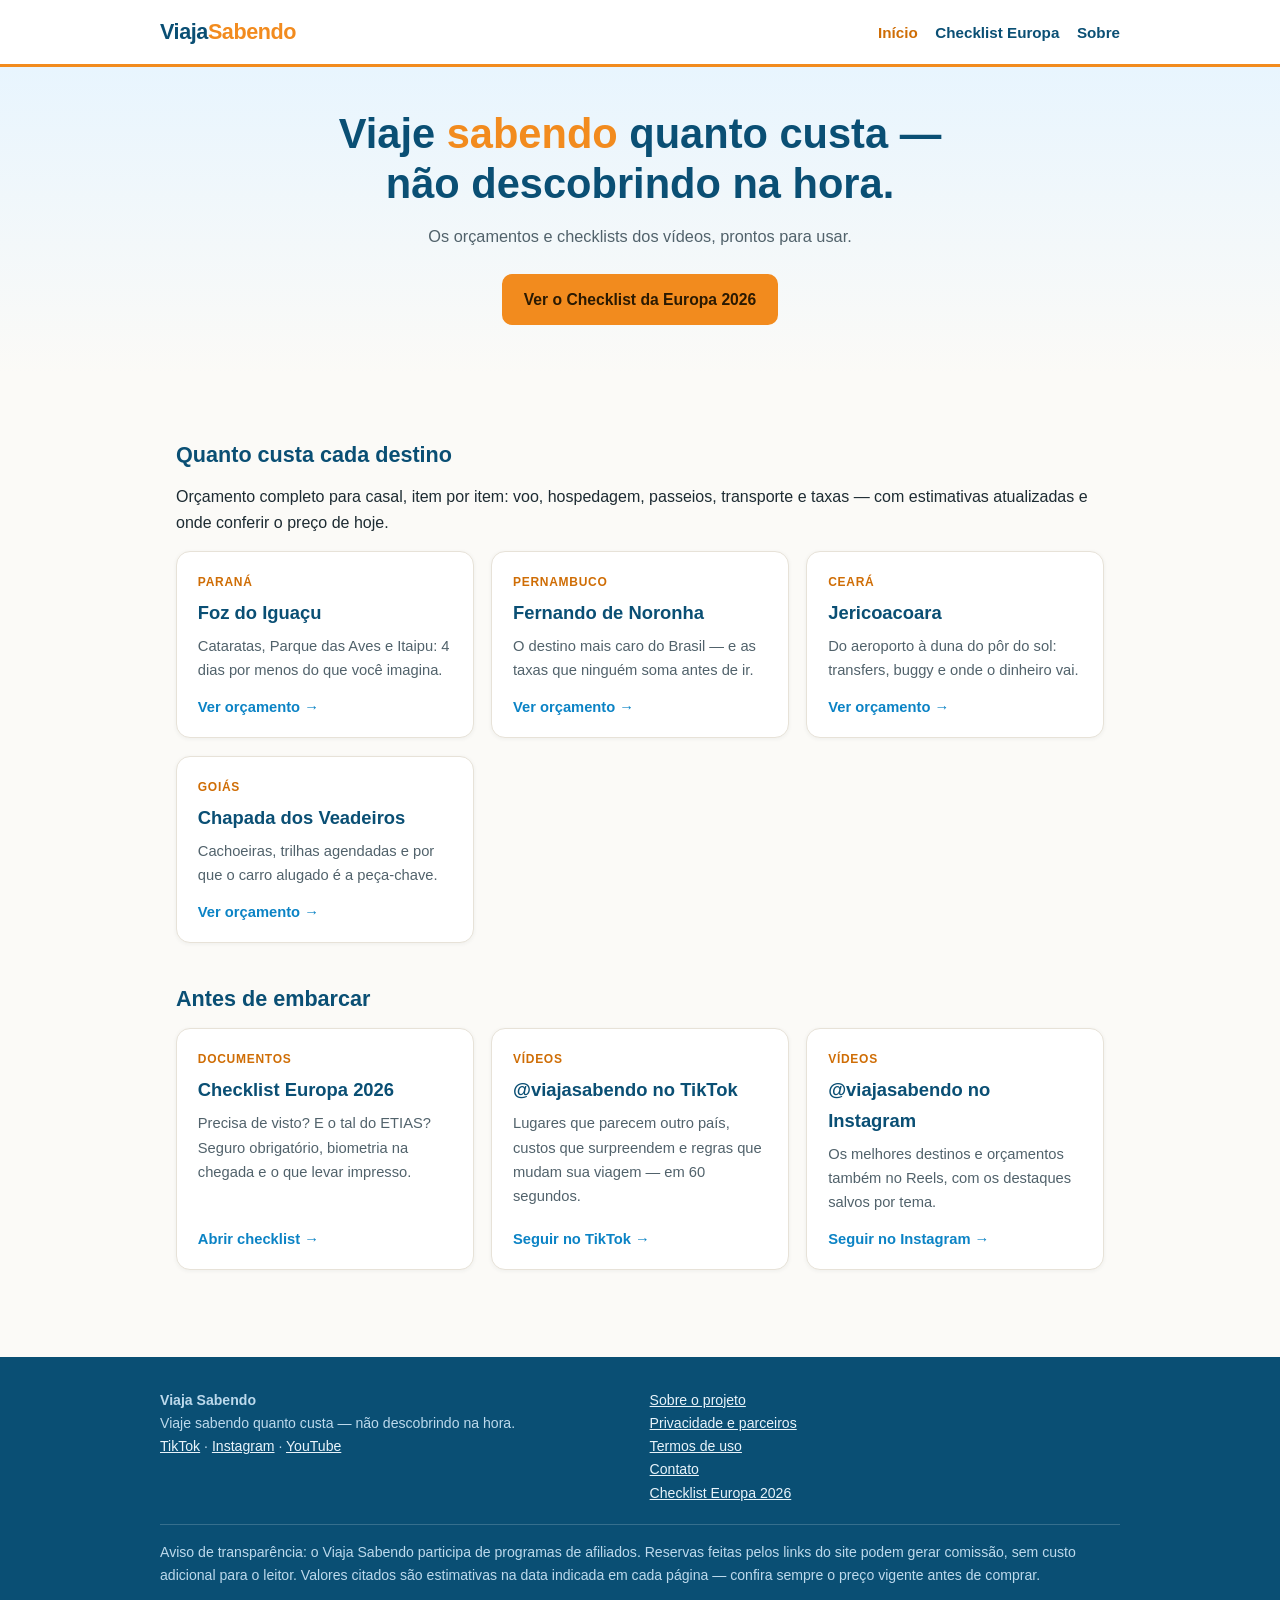
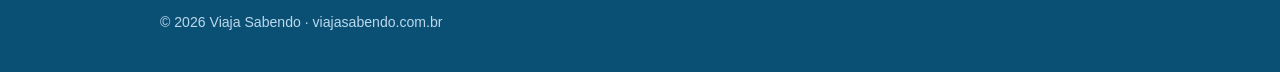
==== index.html @ 285123d2 "v1.2: Termos + Contato (checklist do briefing 23/jul) e deep links Civitatis por cidade - Civitatis:" ====
<!DOCTYPE html>
<html lang="pt-BR">
<head>
<meta charset="utf-8">
<meta name="viewport" content="width=device-width, initial-scale=1">
<title>Viaja Sabendo — quanto custa e o que você precisa antes de viajar</title>
<meta name="description" content="Quanto custa de verdade viajar para os destinos mais buscados do Brasil e do mundo — com checklist de documentos, seguro e chip. Viaje sabendo, não descobrindo.">
<link rel="canonical" href="https://viajasabendo.com.br/">
<meta property="og:title" content="Viaja Sabendo — viaje sabendo quanto custa">
<meta property="og:description" content="Custos reais por destino, checklist de documentos e o que ninguém te conta antes de embarcar.">
<meta property="og:type" content="website">
<meta property="og:url" content="https://viajasabendo.com.br/">
<link rel="stylesheet" href="/css/style.css">
</head>
<body>

<header class="topo">
  <div class="topo-inner">
    <a class="logo" href="/">Viaja<span>Sabendo</span></a>
    <nav class="menu">
      <a href="/" aria-current="page">Início</a>
      <a href="/checklist-europa/">Checklist Europa</a>
      <a href="/sobre/">Sobre</a>
    </nav>
  </div>
</header>

<div class="hero">
  <h1>Viaje <em>sabendo</em> quanto custa —<br>não descobrindo na hora.</h1>
  <p>Os orçamentos e checklists dos vídeos, prontos para usar.</p>
  <a class="btn-aff" href="/checklist-europa/">Ver o Checklist da Europa 2026</a>
</div>

<main>
  <section>
    <h2>Quanto custa cada destino</h2>
    <p>Orçamento completo para casal, item por item: voo, hospedagem, passeios, transporte e taxas — com estimativas atualizadas e onde conferir o preço de hoje.</p>
    <div class="grade">
      <a class="card" href="/destinos/foz-do-iguacu/">
        <span class="tag">Paraná</span>
        <h3>Foz do Iguaçu</h3>
        <p>Cataratas, Parque das Aves e Itaipu: 4 dias por menos do que você imagina.</p>
        <span class="chamada">Ver orçamento →</span>
      </a>
      <a class="card" href="/destinos/fernando-de-noronha/">
        <span class="tag">Pernambuco</span>
        <h3>Fernando de Noronha</h3>
        <p>O destino mais caro do Brasil — e as taxas que ninguém soma antes de ir.</p>
        <span class="chamada">Ver orçamento →</span>
      </a>
      <a class="card" href="/destinos/jericoacoara/">
        <span class="tag">Ceará</span>
        <h3>Jericoacoara</h3>
        <p>Do aeroporto à duna do pôr do sol: transfers, buggy e onde o dinheiro vai.</p>
        <span class="chamada">Ver orçamento →</span>
      </a>
      <a class="card" href="/destinos/chapada-dos-veadeiros/">
        <span class="tag">Goiás</span>
        <h3>Chapada dos Veadeiros</h3>
        <p>Cachoeiras, trilhas agendadas e por que o carro alugado é a peça-chave.</p>
        <span class="chamada">Ver orçamento →</span>
      </a>
    </div>
  </section>

  <section>
    <h2>Antes de embarcar</h2>
    <div class="grade">
      <a class="card" href="/checklist-europa/">
        <span class="tag">Documentos</span>
        <h3>Checklist Europa 2026</h3>
        <p>Precisa de visto? E o tal do ETIAS? Seguro obrigatório, biometria na chegada e o que levar impresso.</p>
        <span class="chamada">Abrir checklist →</span>
      </a>
      <a class="card" href="https://www.tiktok.com/@viajasabendo" rel="noopener" target="_blank">
        <span class="tag">Vídeos</span>
        <h3>@viajasabendo no TikTok</h3>
        <p>Lugares que parecem outro país, custos que surpreendem e regras que mudam sua viagem — em 60 segundos.</p>
        <span class="chamada">Seguir no TikTok →</span>
      </a>
      <a class="card" href="https://www.instagram.com/viajasabendo" rel="noopener" target="_blank">
        <span class="tag">Vídeos</span>
        <h3>@viajasabendo no Instagram</h3>
        <p>Os melhores destinos e orçamentos também no Reels, com os destaques salvos por tema.</p>
        <span class="chamada">Seguir no Instagram →</span>
      </a>
    </div>
  </section>

</main>

<footer class="rodape">
  <div class="rodape-inner">
    <div>
      <strong>Viaja Sabendo</strong><br>
      Viaje sabendo quanto custa — não descobrindo na hora.<br>
      <a href="https://www.tiktok.com/@viajasabendo" rel="noopener" target="_blank">TikTok</a> ·
      <a href="https://www.instagram.com/viajasabendo" rel="noopener" target="_blank">Instagram</a> ·
      <a href="https://www.youtube.com/@viajasabendo" rel="noopener" target="_blank">YouTube</a>
    </div>
    <div>
      <a href="/sobre/">Sobre o projeto</a><br>
      <a href="/privacidade/">Privacidade e parceiros</a><br>
      <a href="/termos/">Termos de uso</a><br>
      <a href="/contato/">Contato</a><br>
      <a href="/checklist-europa/">Checklist Europa 2026</a>
    </div>
    <div class="disclosure">
      Aviso de transparência: o Viaja Sabendo participa de programas de afiliados. Reservas feitas pelos links do site podem gerar comissão, sem custo adicional para o leitor. Valores citados são estimativas na data indicada em cada página — confira sempre o preço vigente antes de comprar.<br><br>
      © 2026 Viaja Sabendo · viajasabendo.com.br
    </div>
  </div>
</footer>

</body>
</html>
---- css/style.css ----
/* Viaja Sabendo — v1.1 (jul/2026). Mobile-first, sem JS.
   Paleta "céu e mar": azul-oceano + laranja vivo, fundo claro. */
:root {
  --azul: #0b83c5;
  --azul-escuro: #0a4f74;
  --laranja: #f28b1e;
  --laranja-escuro: #cf6d05;
  --areia: #fdf3e3;
  --ceu: #e8f5fe;
  --tinta: #1d2b32;
  --tinta-suave: #51626b;
  --fundo: #fbfaf7;
  --branco: #ffffff;
  --borda: #e7e2d8;
  --raio: 14px;
}
* { box-sizing: border-box; margin: 0; padding: 0; }
html { scroll-behavior: smooth; }
body {
  font-family: -apple-system, BlinkMacSystemFont, "Segoe UI", Roboto, "Helvetica Neue", Arial, sans-serif;
  color: var(--tinta);
  background: var(--fundo);
  line-height: 1.65;
  -webkit-font-smoothing: antialiased;
}
img { max-width: 100%; display: block; }
a { color: var(--azul); }

/* ---------- Header ---------- */
header.topo {
  background: var(--branco);
  border-bottom: 3px solid var(--laranja);
  padding: 0.9rem 1rem;
}
.topo-inner {
  max-width: 960px; margin: 0 auto;
  display: flex; flex-wrap: wrap; align-items: center; justify-content: space-between; gap: 0.6rem;
}
.logo {
  font-size: 1.35rem; font-weight: 800; letter-spacing: -0.02em;
  color: var(--azul-escuro); text-decoration: none; white-space: nowrap;
}
.logo span { color: var(--laranja); }
nav.menu { display: flex; flex-wrap: wrap; gap: 0.2rem 1.1rem; font-size: 0.95rem; }
nav.menu a { color: var(--azul-escuro); text-decoration: none; padding: 0.2rem 0; font-weight: 600; }
nav.menu a:hover, nav.menu a[aria-current="page"] { color: var(--laranja-escuro); }

/* ---------- Hero ---------- */
.hero {
  background: linear-gradient(180deg, var(--ceu) 0%, var(--fundo) 100%);
  color: var(--tinta);
  padding: 2.6rem 1rem 3rem;
  text-align: center;
}
.hero h1 { font-size: clamp(1.7rem, 5vw, 2.6rem); line-height: 1.2; max-width: 720px; margin: 0 auto 0.9rem; color: var(--azul-escuro); }
.hero h1 em { color: var(--laranja); font-style: normal; }
.hero p { max-width: 560px; margin: 0 auto 1.5rem; color: var(--tinta-suave); font-size: 1.02rem; }

/* ---------- Layout ---------- */
main { max-width: 960px; margin: 0 auto; padding: 2rem 1rem 3rem; }
article.conteudo { max-width: 760px; margin: 0 auto; }
section { margin-bottom: 2.4rem; }
h1.titulo { font-size: clamp(1.6rem, 4.5vw, 2.2rem); line-height: 1.25; margin-bottom: 0.4rem; color: var(--azul-escuro); }
h2 { font-size: 1.35rem; margin: 2rem 0 0.7rem; color: var(--azul-escuro); }
h3 { font-size: 1.08rem; margin: 1.3rem 0 0.4rem; }
p { margin-bottom: 0.9rem; }
ul, ol { margin: 0 0 1rem 1.3rem; }
li { margin-bottom: 0.45rem; }

.selo {
  display: inline-block; background: var(--areia); color: var(--tinta-suave);
  border: 1px solid var(--borda); border-radius: 99px;
  font-size: 0.8rem; padding: 0.15rem 0.75rem; margin-bottom: 1.2rem;
}

/* Resposta rápida (o "quanto custa" em 5 segundos) */
.resposta {
  background: var(--areia); border-left: 5px solid var(--laranja);
  border-radius: 0 var(--raio) var(--raio) 0;
  padding: 1rem 1.2rem; margin: 1.2rem 0 1.8rem;
}
.resposta strong { color: var(--azul-escuro); }
.resposta .valorzao { font-size: 1.5rem; font-weight: 800; color: var(--tinta); display: block; margin: 0.2rem 0; }

/* ---------- Tabela de custos ---------- */
.tabela-wrap { overflow-x: auto; margin: 1rem 0 1.4rem; }
table.custos { width: 100%; border-collapse: collapse; background: var(--branco); border-radius: var(--raio); overflow: hidden; font-size: 0.95rem; box-shadow: 0 1px 4px rgba(29, 43, 50, 0.07); }
table.custos th, table.custos td { padding: 0.65rem 0.9rem; text-align: left; }
table.custos th { background: var(--azul-escuro); color: var(--branco); font-weight: 600; }
table.custos tr:nth-child(even) td { background: var(--ceu); }
table.custos td.num { white-space: nowrap; font-variant-numeric: tabular-nums; }
table.custos tr.total td { font-weight: 800; background: var(--areia); border-top: 2px solid var(--laranja); }

/* ---------- Cards (home) ---------- */
.grade { display: grid; grid-template-columns: repeat(auto-fit, minmax(240px, 1fr)); gap: 1.1rem; }
.card {
  background: var(--branco); border: 1px solid var(--borda); border-radius: var(--raio);
  padding: 1.3rem 1.3rem 1.1rem; text-decoration: none; color: var(--tinta);
  box-shadow: 0 1px 4px rgba(29, 43, 50, 0.06);
  transition: transform 0.12s ease, box-shadow 0.12s ease;
  display: flex; flex-direction: column;
}
.card:hover { transform: translateY(-3px); box-shadow: 0 6px 16px rgba(29, 43, 50, 0.12); }
.card .tag { font-size: 0.75rem; text-transform: uppercase; letter-spacing: 0.06em; color: var(--laranja-escuro); font-weight: 700; margin-bottom: 0.35rem; }
.card h3 { margin: 0 0 0.35rem; font-size: 1.15rem; color: var(--azul-escuro); }
.card p { color: var(--tinta-suave); font-size: 0.92rem; margin-bottom: 0.8rem; }
.card .chamada { margin-top: auto; font-weight: 700; color: var(--azul); font-size: 0.92rem; }

/* ---------- Botões ---------- */
.btn, .btn-aff {
  display: inline-block; text-decoration: none; font-weight: 700;
  border-radius: 10px; padding: 0.65rem 1.25rem; font-size: 0.98rem;
  transition: background 0.12s ease;
}
.btn { background: var(--branco); color: var(--azul-escuro); border: 2px solid var(--azul); }
.btn:hover { background: var(--ceu); }
.btn-aff { background: var(--laranja); color: #2b1a02; border: 2px solid var(--laranja); }
.btn-aff:hover { background: var(--laranja-escuro); border-color: var(--laranja-escuro); color: var(--branco); }
.btn-linha { margin: 0.3rem 0 1.2rem; }

/* Bloco de item de custo com botão */
.item-custo {
  background: var(--branco); border: 1px solid var(--borda); border-radius: var(--raio);
  padding: 1.1rem 1.2rem; margin-bottom: 1rem;
}
.item-custo h3 { margin-top: 0; }
.item-custo .faixa { font-weight: 800; color: var(--azul-escuro); }

/* ---------- Aviso / nota ---------- */
.nota {
  font-size: 0.88rem; color: var(--tinta-suave);
  background: var(--branco); border: 1px dashed var(--borda); border-radius: var(--raio);
  padding: 0.8rem 1rem; margin: 1.4rem 0;
}

/* ---------- Checklist ---------- */
ul.checklist { list-style: none; margin-left: 0; }
ul.checklist li {
  background: var(--branco); border: 1px solid var(--borda); border-radius: 10px;
  padding: 0.7rem 1rem 0.7rem 2.6rem; position: relative; margin-bottom: 0.55rem;
}
ul.checklist li::before {
  content: "✓"; position: absolute; left: 0.95rem; top: 0.62rem;
  color: var(--azul); font-weight: 800;
}

/* ---------- Footer ---------- */
footer.rodape {
  background: var(--azul-escuro); color: #bcd9ec;
  padding: 2rem 1rem 2.4rem; font-size: 0.88rem;
}
.rodape-inner { max-width: 960px; margin: 0 auto; display: grid; gap: 1.2rem; }
.rodape a { color: #e9f4fb; }
.rodape .disclosure { border-top: 1px solid rgba(255, 255, 255, 0.18); padding-top: 1rem; }
@media (min-width: 640px) {
  .rodape-inner { grid-template-columns: 1fr 1fr; }
  .rodape .disclosure { grid-column: 1 / -1; }
}
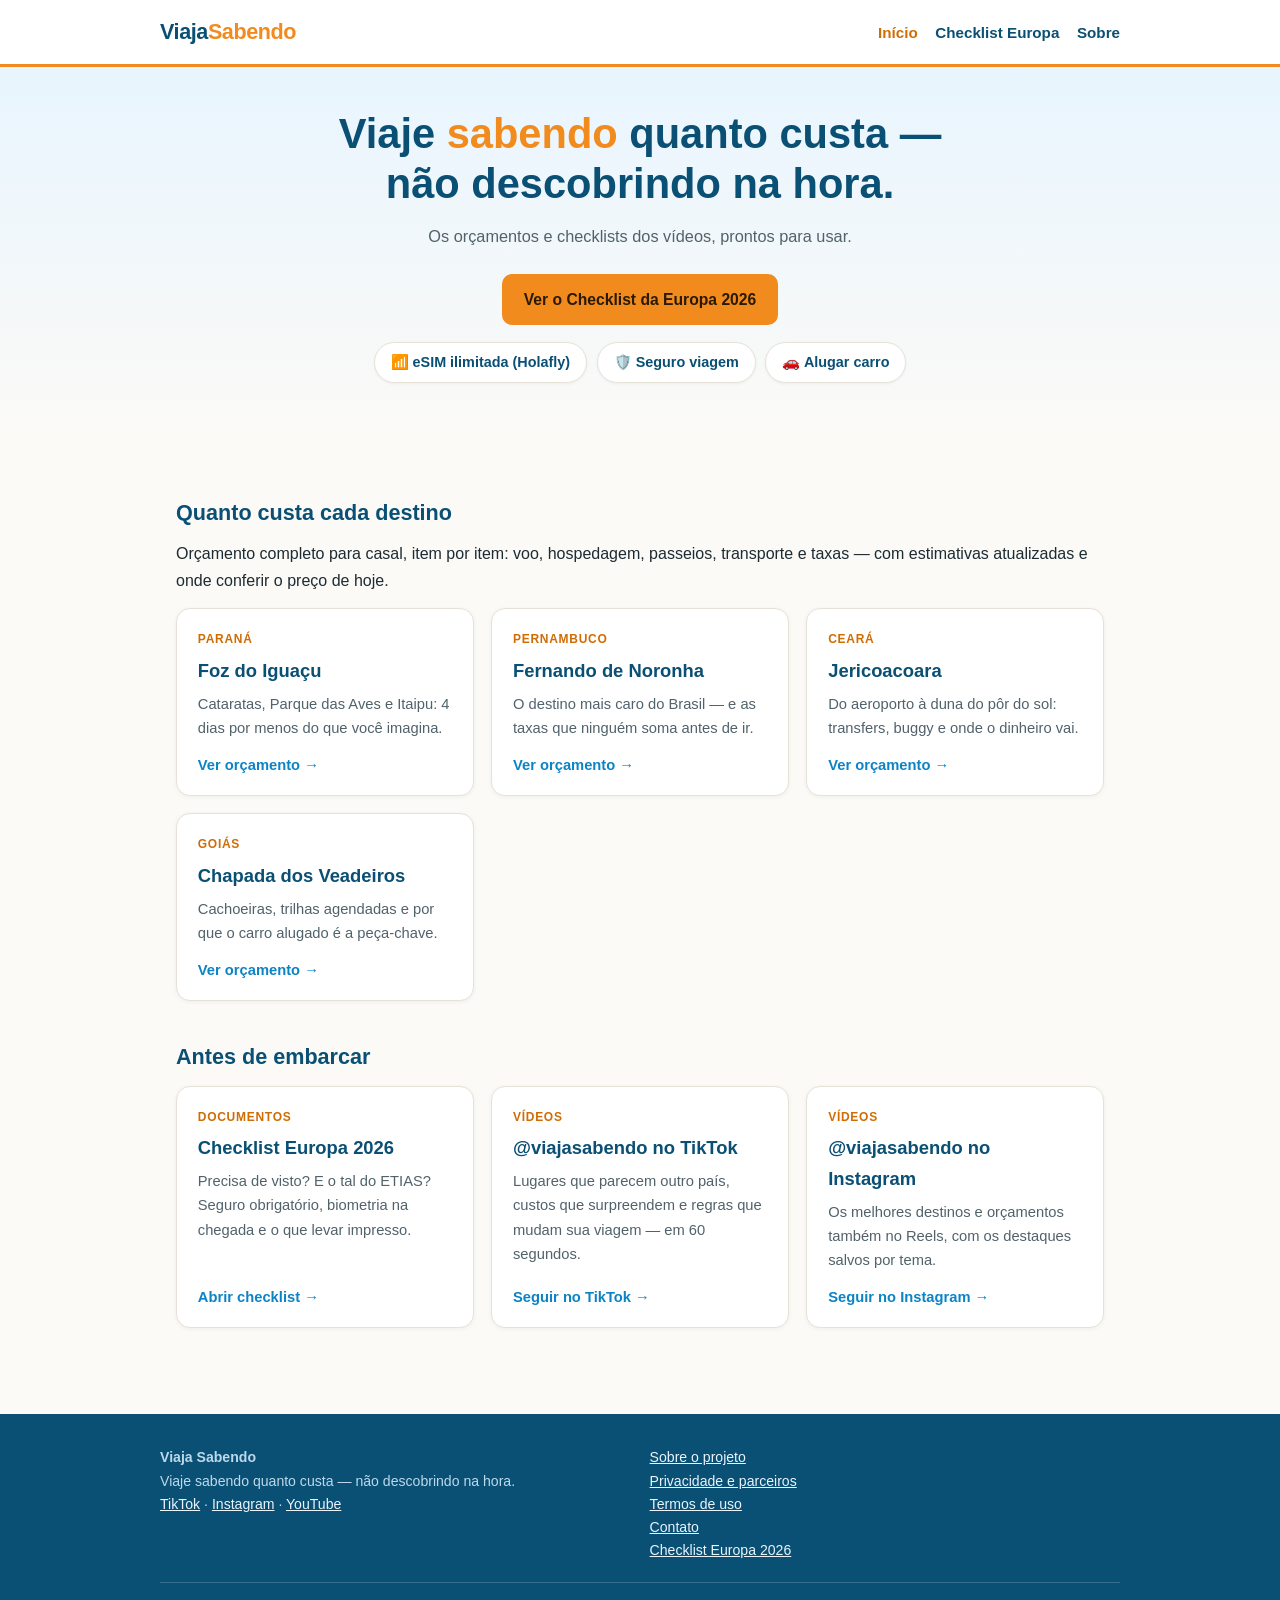
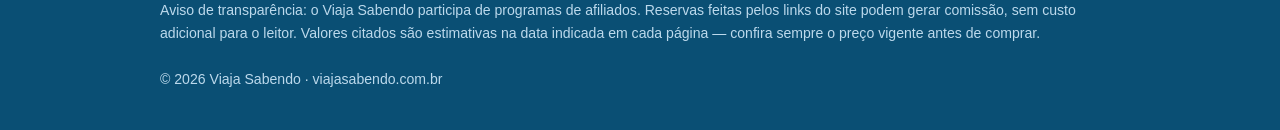
==== commit 36ad4dc0: "Holafly ativo + Chapada em formato "3 dias" + hub evergreen na home - checklist-europa e hub: href H" ====
--- a/index.html
+++ b/index.html
@@ -29,6 +29,11 @@
   <h1>Viaje <em>sabendo</em> quanto custa —<br>não descobrindo na hora.</h1>
   <p>Os orçamentos e checklists dos vídeos, prontos para usar.</p>
   <a class="btn-aff" href="/checklist-europa/">Ver o Checklist da Europa 2026</a>
+  <div class="hub">
+    <a class="btn-hub" data-aff="holafly" href="https://holafly.sjv.io/enBWdr" rel="noopener sponsored" target="_blank">📶 eSIM ilimitada (Holafly)</a>
+    <a class="btn-hub" data-aff="segurospromo" href="https://www.segurospromo.com.br/" rel="noopener sponsored" target="_blank">🛡️ Seguro viagem</a>
+    <a class="btn-hub" data-aff="rentcars" href="https://www.rentcars.com/pt-br/" rel="noopener sponsored" target="_blank">🚗 Alugar carro</a>
+  </div>
 </div>
 
 <main>
--- a/css/style.css
+++ b/css/style.css
@@ -118,6 +118,19 @@
 .btn-aff:hover { background: var(--laranja-escuro); border-color: var(--laranja-escuro); color: var(--branco); }
 .btn-linha { margin: 0.3rem 0 1.2rem; }
 
+/* Hub de evergreen (home): chips discretos sob o CTA principal */
+.hub { display: flex; flex-wrap: wrap; gap: 0.6rem; justify-content: center; margin-top: 1.1rem; }
+.btn-hub {
+  display: inline-block; text-decoration: none; font-weight: 600; font-size: 0.9rem;
+  padding: 0.45rem 1rem; border-radius: 99px; background: var(--branco); color: var(--azul-escuro);
+  border: 1.5px solid var(--borda); box-shadow: 0 1px 3px rgba(29, 43, 50, 0.06);
+}
+.btn-hub:hover { border-color: var(--laranja); color: var(--laranja-escuro); }
+
+/* Variante alerta do box resposta ("o erro que dobra o preço") */
+.resposta.erro { border-left-color: #d64545; background: #fdecec; }
+.resposta.erro .valorzao { font-size: 1.15rem; }
+
 /* Bloco de item de custo com botão */
 .item-custo {
   background: var(--branco); border: 1px solid var(--borda); border-radius: var(--raio);
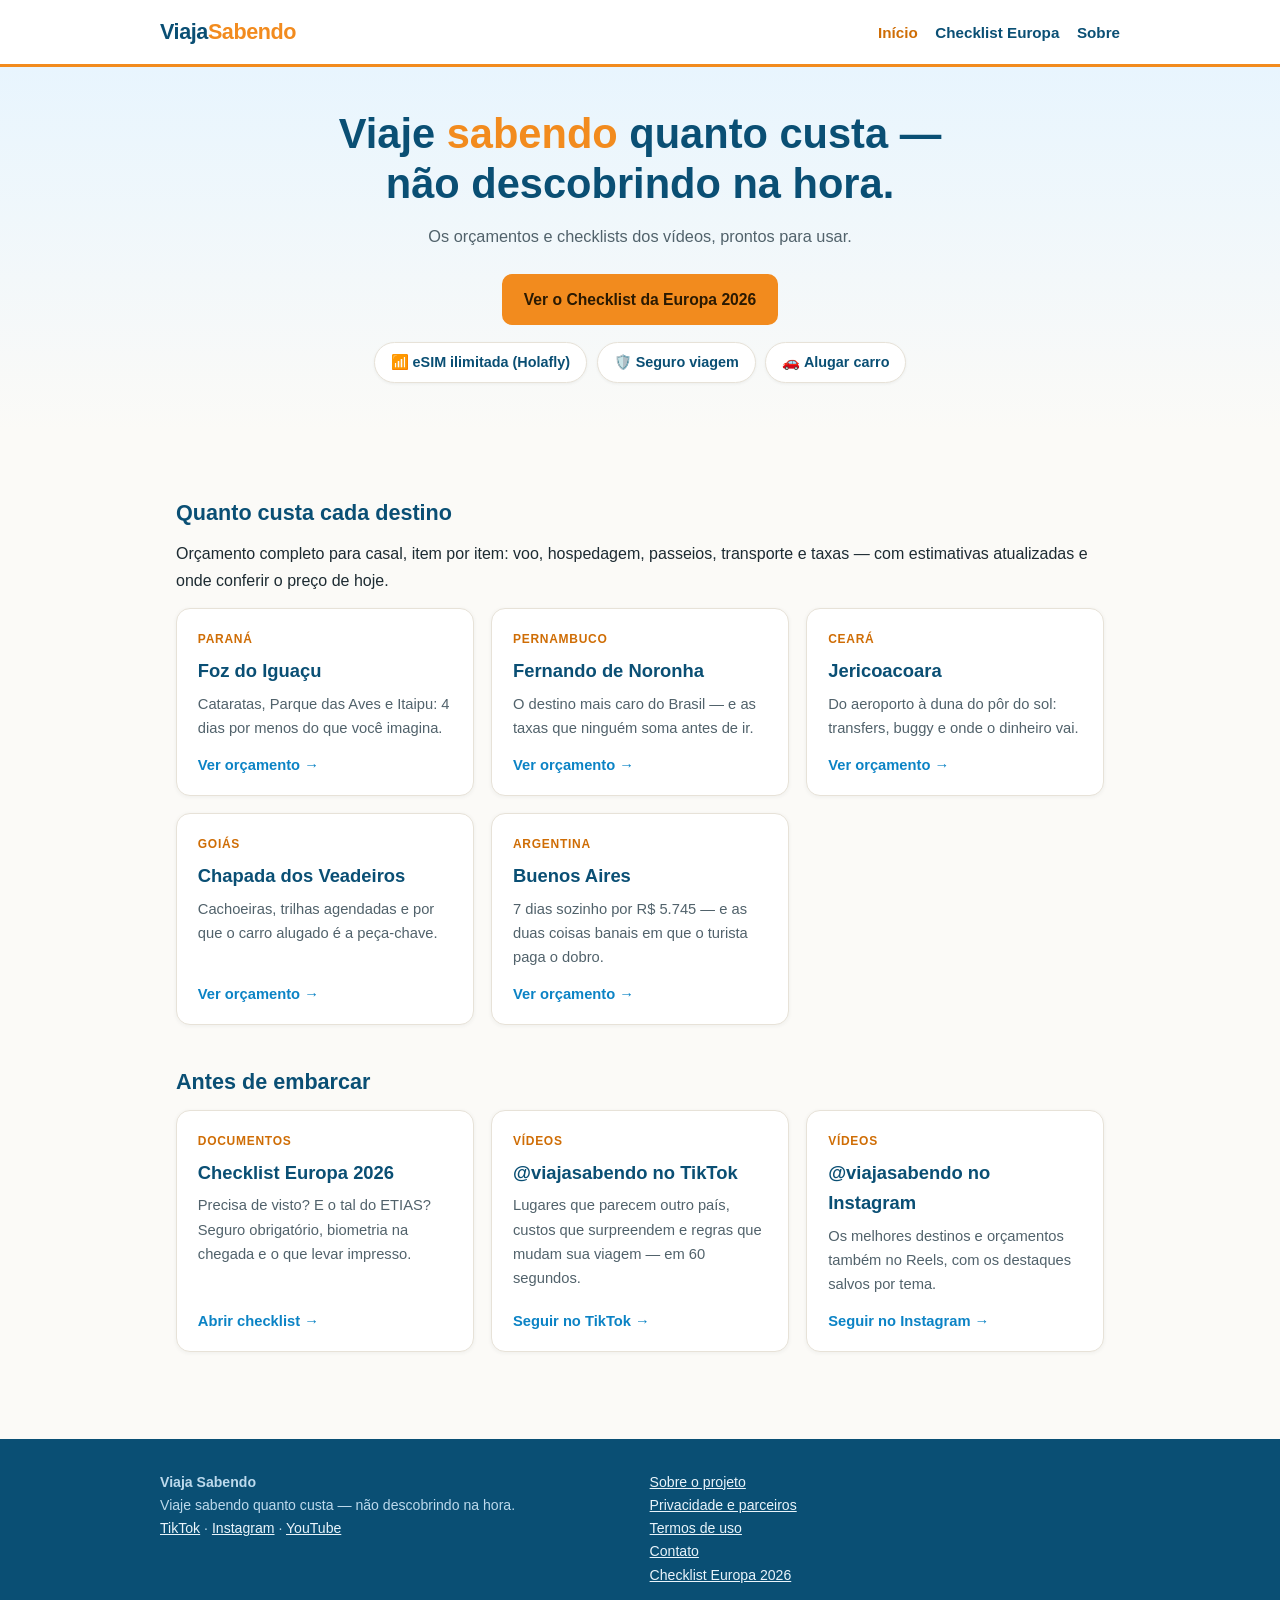
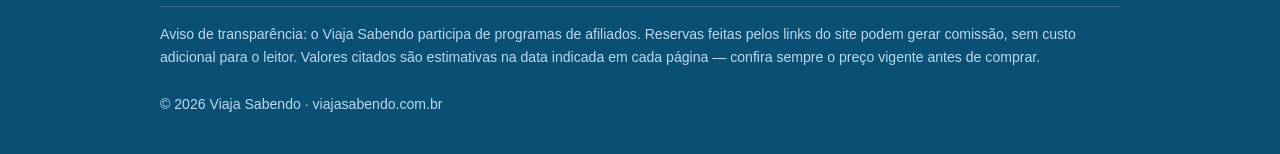
==== commit 47cd3553: "Pagina Buenos Aires: 7 dias solo, R$5.745 (conta do QC#3) + 5 passeios Viator - Formato-Chapada: res" ====
--- a/index.html
+++ b/index.html
@@ -32,7 +32,7 @@
   <div class="hub">
     <a class="btn-hub" data-aff="holafly" href="https://holafly.sjv.io/enBWdr" rel="noopener sponsored" target="_blank">📶 eSIM ilimitada (Holafly)</a>
     <a class="btn-hub" data-aff="segurospromo" href="https://www.segurospromo.com.br/" rel="noopener sponsored" target="_blank">🛡️ Seguro viagem</a>
-    <a class="btn-hub" data-aff="rentcars" href="https://www.rentcars.com/pt-br/" rel="noopener sponsored" target="_blank">🚗 Alugar carro</a>
+    <a class="btn-hub" data-aff="rentcars" href="https://www.rentcars.com/pt-br/?requestorid=10950&amp;utm_source=viajasabendo.com.br&amp;utm_medium=afiliado-link" rel="noopener sponsored" target="_blank">🚗 Alugar carro</a>
   </div>
 </div>
 
@@ -63,6 +63,12 @@
         <span class="tag">Goiás</span>
         <h3>Chapada dos Veadeiros</h3>
         <p>Cachoeiras, trilhas agendadas e por que o carro alugado é a peça-chave.</p>
+        <span class="chamada">Ver orçamento →</span>
+      </a>
+      <a class="card" href="/destinos/buenos-aires/">
+        <span class="tag">Argentina</span>
+        <h3>Buenos Aires</h3>
+        <p>7 dias sozinho por R$ 5.745 — e as duas coisas banais em que o turista paga o dobro.</p>
         <span class="chamada">Ver orçamento →</span>
       </a>
     </div>
@@ -117,5 +123,6 @@
   </div>
 </footer>
 
+<script data-goatcounter="https://viajasabendo.goatcounter.com/count" async src="https://gc.zgo.at/count.js"></script>
 </body>
 </html>
--- a/css/style.css
+++ b/css/style.css
@@ -127,6 +127,25 @@
 }
 .btn-hub:hover { border-color: var(--laranja); color: var(--laranja-escuro); }
 
+/* Passeios (cartões de produto com nota, preço datado e selo de oferta) */
+.passeios { display: grid; gap: 0.9rem; margin: 1rem 0 1.4rem; }
+.passeio {
+  background: var(--branco); border: 1px solid var(--borda); border-radius: var(--raio);
+  padding: 1rem 1.1rem; display: flex; flex-direction: column; gap: 0.55rem;
+}
+.passeio h3, .passeio h4 { margin: 0; font-size: 1.05rem; color: var(--azul-escuro); }
+.passeio p { margin: 0; font-size: 0.93rem; color: var(--tinta-suave); }
+.passeio-meta { display: flex; flex-wrap: wrap; align-items: center; gap: 0.4rem 0.9rem; font-size: 0.88rem; color: var(--tinta-suave); }
+.passeio-meta .nota { font-weight: 700; color: var(--tinta); }
+.selo-oferta {
+  background: #fdeacd; color: var(--laranja-escuro); border: 1px solid #f0c88c;
+  border-radius: 99px; padding: 0.1rem 0.62rem; font-size: 0.76rem; font-weight: 700;
+  text-transform: uppercase; letter-spacing: 0.03em;
+}
+.passeio-preco { font-weight: 800; color: var(--azul-escuro); font-size: 1rem; }
+.passeio-preco em { font-style: normal; font-weight: 400; font-size: 0.8rem; color: var(--tinta-suave); }
+.passeio .btn-aff { align-self: flex-start; padding: 0.5rem 1rem; font-size: 0.92rem; }
+
 /* Variante alerta do box resposta ("o erro que dobra o preço") */
 .resposta.erro { border-left-color: #d64545; background: #fdecec; }
 .resposta.erro .valorzao { font-size: 1.15rem; }
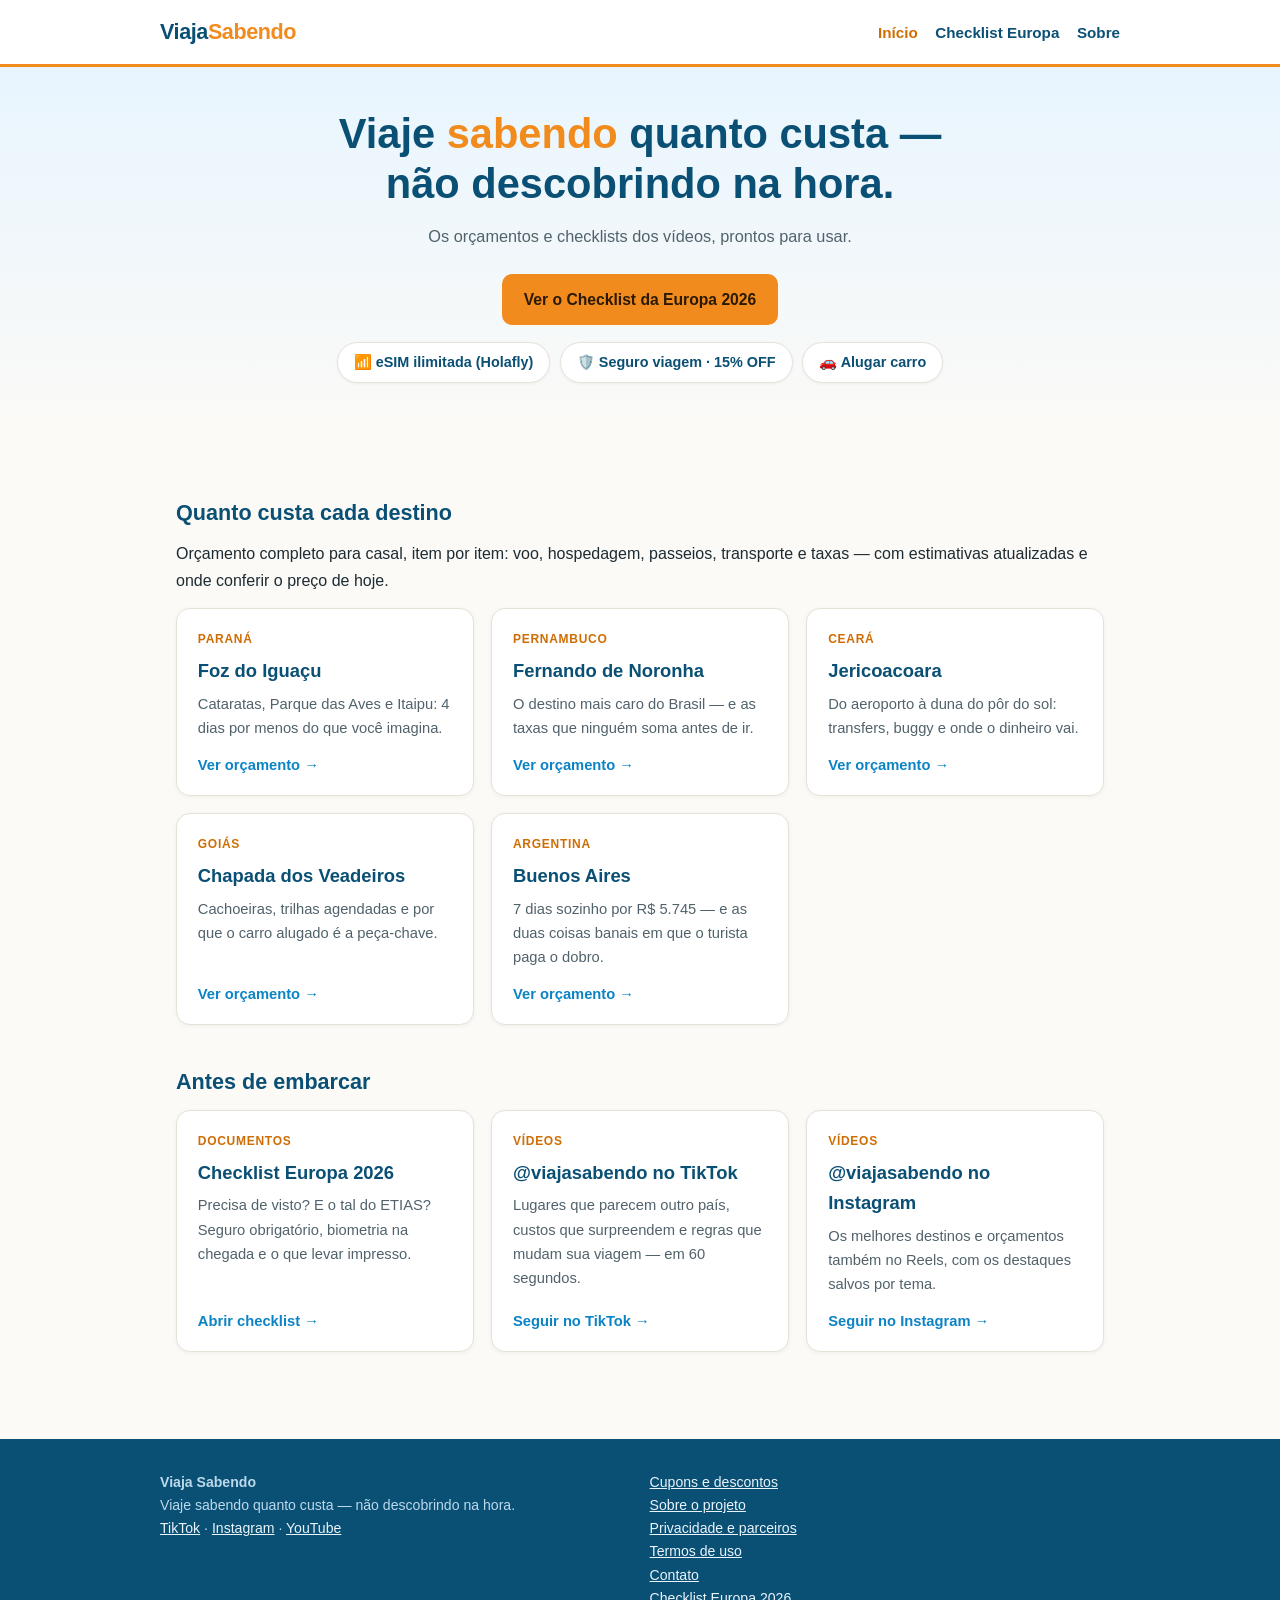
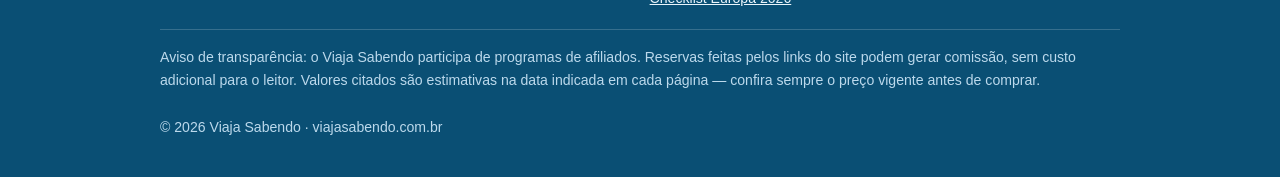
==== commit 3fcc4d34: "Cupom VIAJASABENDO nos links do Seguros Promo + selo 15% OFF + hub /descontos/ (1) 7 links do Seguro" ====
--- a/index.html
+++ b/index.html
@@ -31,7 +31,7 @@
   <a class="btn-aff" href="/checklist-europa/">Ver o Checklist da Europa 2026</a>
   <div class="hub">
     <a class="btn-hub" data-aff="holafly" href="https://holafly.sjv.io/enBWdr" rel="noopener sponsored" target="_blank">📶 eSIM ilimitada (Holafly)</a>
-    <a class="btn-hub" data-aff="segurospromo" href="https://www.segurospromo.com.br/" rel="noopener sponsored" target="_blank">🛡️ Seguro viagem</a>
+    <a class="btn-hub" data-aff="segurospromo" href="https://www.segurospromo.com.br/?utm_medium=afiliado&amp;pcrid=14823&amp;utm_source=site-blog&amp;cupom=VIAJASABENDO&amp;pcrtt=site" rel="noopener sponsored" target="_blank">🛡️ Seguro viagem · 15% OFF</a>
     <a class="btn-hub" data-aff="rentcars" href="https://www.rentcars.com/pt-br/?requestorid=10950&amp;utm_source=viajasabendo.com.br&amp;utm_medium=afiliado-link" rel="noopener sponsored" target="_blank">🚗 Alugar carro</a>
   </div>
 </div>
@@ -110,6 +110,7 @@
       <a href="https://www.youtube.com/@viajasabendo" rel="noopener" target="_blank">YouTube</a>
     </div>
     <div>
+      <a href="/descontos/">Cupons e descontos</a><br>
       <a href="/sobre/">Sobre o projeto</a><br>
       <a href="/privacidade/">Privacidade e parceiros</a><br>
       <a href="/termos/">Termos de uso</a><br>
@@ -124,5 +125,6 @@
 </footer>
 
 <script data-goatcounter="https://viajasabendo.goatcounter.com/count" async src="https://gc.zgo.at/count.js"></script>
+<script src="/js/afiliados.js" defer></script>
 </body>
 </html>
--- a/css/style.css
+++ b/css/style.css
@@ -142,6 +142,62 @@
   border-radius: 99px; padding: 0.1rem 0.62rem; font-size: 0.76rem; font-weight: 700;
   text-transform: uppercase; letter-spacing: 0.03em;
 }
+/* Vitrine visual de passeios (mobile-first) */
+.vitrine { display: grid; grid-template-columns: 1fr; gap: 1.1rem; margin: 1.4rem 0 2rem; }
+@media (min-width: 620px) { .vitrine { grid-template-columns: repeat(2, 1fr); } }
+.vcard {
+  background: var(--branco); border: 1px solid var(--borda); border-radius: var(--raio);
+  overflow: hidden; display: flex; flex-direction: column;
+  box-shadow: 0 1px 5px rgba(29, 43, 50, 0.08);
+}
+.vcard img { width: 100%; height: auto; aspect-ratio: 3 / 2; object-fit: cover; display: block; background: var(--ceu); }
+.vcard-corpo { padding: 0.9rem 1.05rem 1.1rem; display: flex; flex-direction: column; gap: 0.5rem; flex: 1; }
+.vcard-corpo h2 { margin: 0; font-size: 1.06rem; line-height: 1.3; color: var(--azul-escuro); }
+.vcard-corpo p { margin: 0; font-size: 0.92rem; color: var(--tinta-suave); }
+.vcard-meta { display: flex; flex-wrap: wrap; align-items: center; gap: 0.35rem 0.8rem; font-size: 0.86rem; color: var(--tinta-suave); }
+.vcard-meta .nota { font-weight: 700; color: var(--tinta); }
+.vcard-preco { font-size: 1.18rem; font-weight: 800; color: var(--tinta) !important; margin-top: 0.15rem; }
+.vcard-preco small { display: block; font-size: 0.75rem; font-weight: 400; color: var(--tinta-suave); margin-top: 0.1rem; }
+.vcard .btn-aff { margin-top: auto; display: block; text-align: center; padding: 0.7rem 1rem; }
+
+/* Seletor sozinho / em casal (só a página de BA usa hoje) */
+[data-modo="sozinho"] [data-so-casal] { display: none !important; }
+[data-modo="casal"] [data-so-sozinho] { display: none !important; }
+.modo-troca {
+  display: inline-flex; gap: 0.25rem; margin: 0 0 1.1rem;
+  background: var(--ceu); border: 1px solid #bcd9ec; border-radius: 99px; padding: 0.25rem;
+}
+.modo-btn {
+  font: inherit; font-size: 0.93rem; font-weight: 700; cursor: pointer;
+  border: 0; background: transparent; color: var(--azul-escuro);
+  padding: 0.4rem 1.1rem; border-radius: 99px; line-height: 1.2;
+}
+.modo-btn[aria-pressed="true"] { background: var(--azul-escuro); color: var(--branco); }
+.modo-btn:focus-visible { outline: 3px solid var(--laranja); outline-offset: 2px; }
+
+/* Chamada para a vitrine, no topo da página de orçamento */
+.card-vitrine {
+  display: block; text-decoration: none; text-align: center; font-weight: 700;
+  background: var(--ceu); color: var(--azul-escuro); border: 1.5px solid #bcd9ec;
+  border-radius: var(--raio); padding: 0.85rem 1rem; margin: 0 0 1.4rem;
+}
+.card-vitrine:hover { border-color: var(--laranja); color: var(--laranja-escuro); }
+
+/* Selo de cupom, ao lado do botão do parceiro */
+.selo-cupom {
+  display: inline-block; white-space: nowrap;
+  background: #e8f6ec; color: #17683a; border: 1px dashed #86c79b;
+  border-radius: 8px; padding: 0.28rem 0.7rem; margin-left: 0.5rem;
+  font-size: 0.83rem; font-weight: 700; vertical-align: middle;
+}
+@media (max-width: 460px) { .selo-cupom { display: block; margin: 0.55rem 0 0; width: fit-content; } }
+
+.selo-neutro {
+  background: var(--ceu); color: var(--azul-escuro); border: 1px solid #bcd9ec;
+  border-radius: 99px; padding: 0.1rem 0.62rem; font-size: 0.76rem; font-weight: 700;
+  text-transform: uppercase; letter-spacing: 0.03em;
+}
+.aviso-parceiro { font-size: 0.84rem; color: var(--tinta-suave); margin: -0.6rem 0 1.4rem; }
 .passeio-preco { font-weight: 800; color: var(--azul-escuro); font-size: 1rem; }
 .passeio-preco em { font-style: normal; font-weight: 400; font-size: 0.8rem; color: var(--tinta-suave); }
 .passeio .btn-aff { align-self: flex-start; padding: 0.5rem 1rem; font-size: 0.92rem; }
